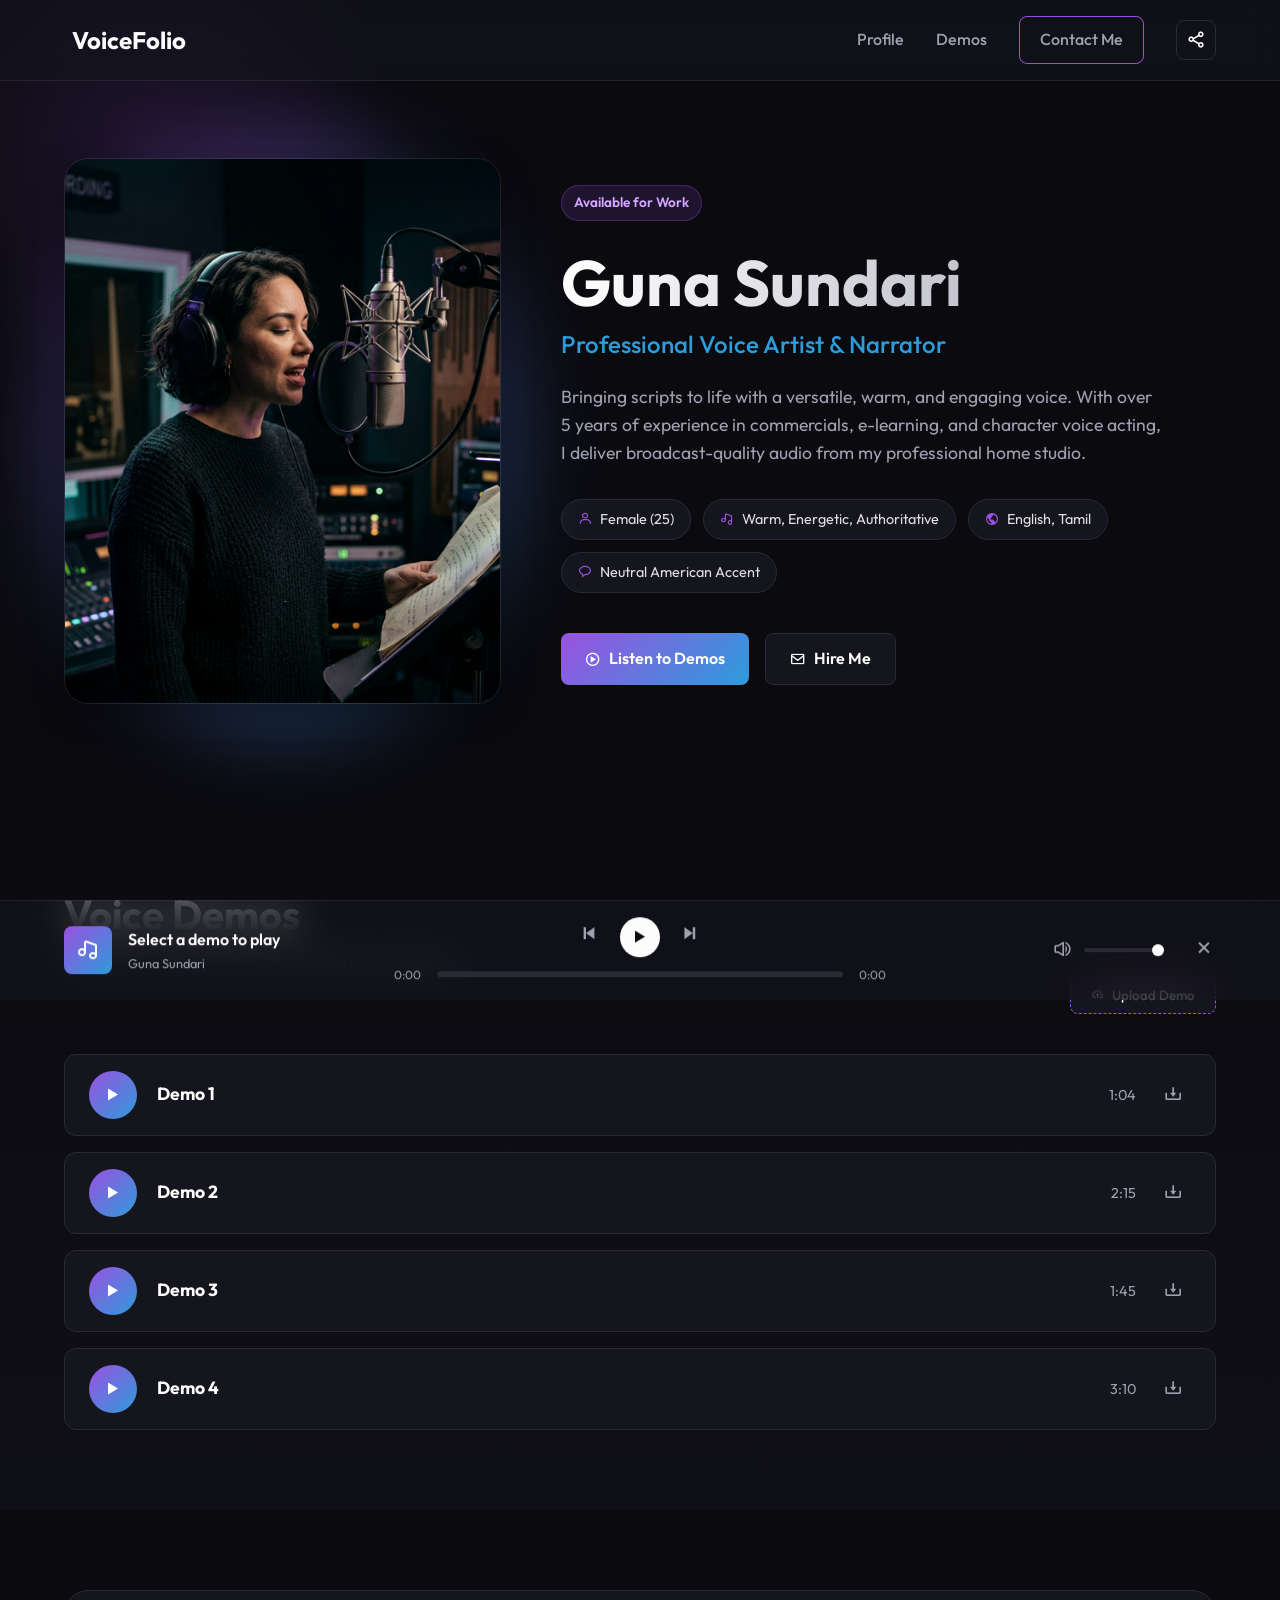
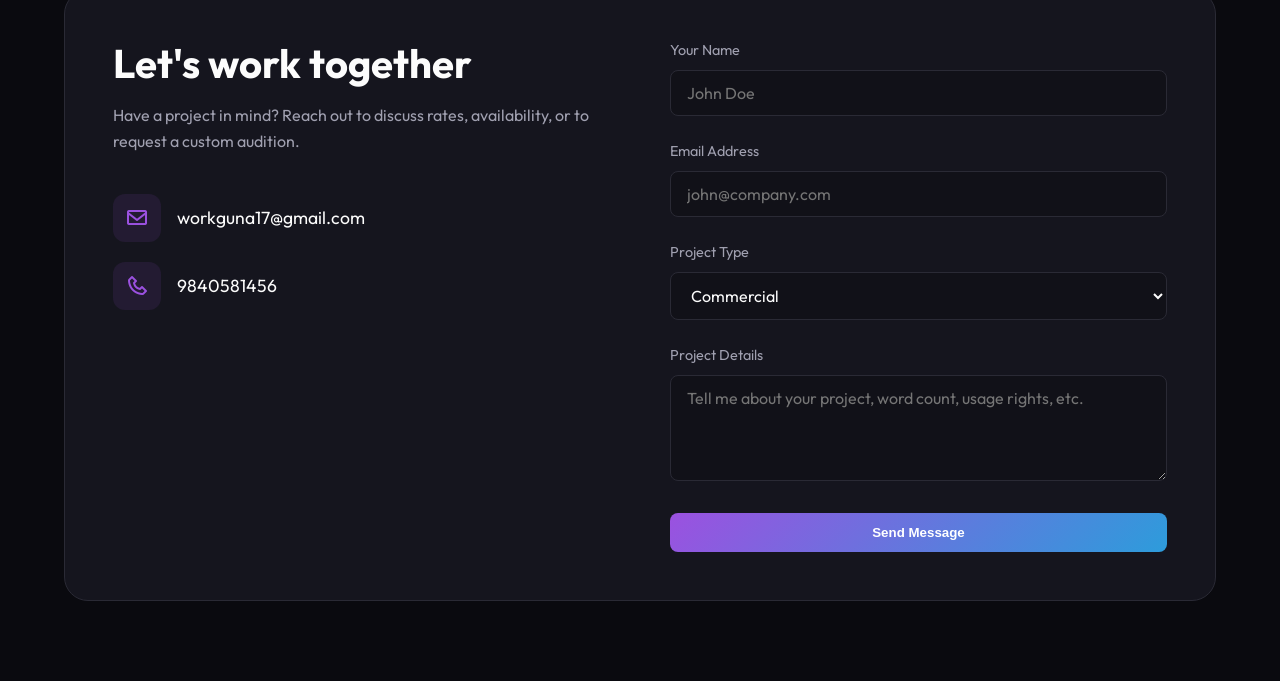
==== voice_portfolio/index.html @ e71969ea "Add Voice Portfolio platform" ====
<!DOCTYPE html>
<html lang="en">
<head>
    <meta charset="UTF-8">
    <meta name="viewport" content="width=device-width, initial-scale=1.0">
    <title>Guna Sundari | Professional Voice Artist</title>
    <meta name="description" content="Portfolio of Guna Sundari, professional voice artist specializing in commercials, narration, and character voice.">
    <link rel="preconnect" href="https://fonts.googleapis.com">
    <link rel="preconnect" href="https://fonts.gstatic.com" crossorigin>
    <link href="https://fonts.googleapis.com/css2?family=Outfit:wght@300;400;500;600;700;800&display=swap" rel="stylesheet">
    <link href="https://unpkg.com/boxicons@2.1.4/css/boxicons.min.css" rel="stylesheet">
    <link rel="stylesheet" href="styles.css">
</head>
<body>
    <!-- Navbar -->
    <nav class="navbar">
        <div class="nav-container">
            <a href="#" class="logo">
                <i class='bx bx-microphone-alt'></i> VoiceFolio
            </a>
            <ul class="nav-links">
                <li><a href="#profile">Profile</a></li>
                <li><a href="#demos">Demos</a></li>

                <li><a href="#contact" class="btn-primary-outline">Contact Me</a></li>
                <li><button class="btn-icon" id="shareBtn" aria-label="Share Portfolio"><i class='bx bx-share-alt'></i></button></li>
            </ul>
        </div>
    </nav>

    <!-- Hero / Profile Section -->
    <section id="profile" class="hero">
        <div class="hero-bg-glow"></div>
        <div class="container hero-content">
            <div class="profile-image-container">
                <div class="profile-glow"></div>
                <img src="assets/profile.png" alt="Guna Sundari" class="profile-image">
            </div>
            <div class="profile-details">
                <span class="badge-primary">Available for Work</span>
                <h1 class="name">Guna Sundari</h1>
                <h2 class="role">Professional Voice Artist & Narrator</h2>
                <p class="bio">
                    Bringing scripts to life with a versatile, warm, and engaging voice. With over 5 years of experience in commercials, e-learning, and character voice acting, I deliver broadcast-quality audio from my professional home studio.
                </p>
                
                <div class="voice-attributes">
                    <div class="attribute-pill"><i class='bx bx-user'></i> Female (25)</div>
                    <div class="attribute-pill"><i class='bx bx-music'></i> Warm, Energetic, Authoritative</div>
                    <div class="attribute-pill"><i class='bx bx-world'></i> English, Tamil</div>
                    <div class="attribute-pill"><i class='bx bx-message-rounded'></i> Neutral American Accent</div>
                </div>

                <div class="hero-actions">
                    <a href="#demos" class="btn-primary"><i class='bx bx-play-circle'></i> Listen to Demos</a>
                    <a href="#contact" class="btn-secondary"><i class='bx bx-envelope'></i> Hire Me</a>
                </div>
            </div>
        </div>
    </section>

    <!-- Voice Demos Section -->
    <section id="demos" class="demos-section">
        <div class="container">
            <div class="section-header">
                <div>
                    <h2 class="section-title">Voice Demos</h2>
                    <p class="section-subtitle">Listen to my latest work across different categories.</p>
                </div>
                <!-- Simulated Upload Button for the Artist User -->
                <button class="btn-upload" id="uploadDemoBtn"><i class='bx bx-cloud-upload'></i> Upload Demo</button>
            </div>



            <div class="demo-list">
                <!-- Demo Item 1 -->
                <div class="demo-item" data-src="audio.mp3">
                    <button class="play-btn"><i class='bx bx-play'></i></button>
                    <div class="demo-info">
                        <h3 class="demo-title">Demo 1</h3>
                    </div>
                    <div class="demo-meta">
                        <span class="demo-duration">1:04</span>
                    </div>
                    <button class="download-btn" aria-label="Download"><i class='bx bx-download'></i></button>
                </div>

                <!-- Demo Item 2 -->
                <div class="demo-item" data-src="audio%20(1).mp3">
                    <button class="play-btn"><i class='bx bx-play'></i></button>
                    <div class="demo-info">
                        <h3 class="demo-title">Demo 2</h3>
                    </div>
                    <div class="demo-meta">
                        <span class="demo-duration">2:15</span>
                    </div>
                    <button class="download-btn" aria-label="Download"><i class='bx bx-download'></i></button>
                </div>

                <!-- Demo Item 3 -->
                <div class="demo-item" data-src="audio%20(2).mp3">
                    <button class="play-btn"><i class='bx bx-play'></i></button>
                    <div class="demo-info">
                        <h3 class="demo-title">Demo 3</h3>
                    </div>
                    <div class="demo-meta">
                        <span class="demo-duration">1:45</span>
                    </div>
                    <button class="download-btn" aria-label="Download"><i class='bx bx-download'></i></button>
                </div>

                 <!-- Demo Item 4 -->
                 <div class="demo-item" data-src="audio%20(3).mp3">
                    <button class="play-btn"><i class='bx bx-play'></i></button>
                    <div class="demo-info">
                        <h3 class="demo-title">Demo 4</h3>
                    </div>
                    <div class="demo-meta">
                        <span class="demo-duration">3:10</span>
                    </div>
                    <button class="download-btn" aria-label="Download"><i class='bx bx-download'></i></button>
                </div>
            </div>
        </div>
    </section>


    <!-- Contact Section -->
    <section id="contact" class="contact-section">
        <div class="container">
            <div class="contact-card">
                <div class="contact-info">
                    <h2>Let's work together</h2>
                    <p>Have a project in mind? Reach out to discuss rates, availability, or to request a custom audition.</p>
                    
                    <div class="contact-methods">
                        <a href="mailto:workguna17@gmail.com" class="method">
                            <i class='bx bx-envelope'></i> workguna17@gmail.com
                        </a>
                        <a href="#" class="method">
                            <i class='bx bx-phone'></i> 9840581456
                        </a>

                    </div>
                </div>
                
                <form class="contact-form" onsubmit="event.preventDefault(); alert('Message sent successfully!');">
                    <div class="form-group">
                        <label for="name">Your Name</label>
                        <input type="text" id="name" placeholder="John Doe" required>
                    </div>
                    <div class="form-group">
                        <label for="email">Email Address</label>
                        <input type="email" id="email" placeholder="john@company.com" required>
                    </div>
                    <div class="form-group">
                        <label for="project">Project Type</label>
                        <select id="project">
                            <option value="commercial">Commercial</option>
                            <option value="narration">Narration / Documentary</option>
                            <option value="elearning">E-Learning</option>
                            <option value="character">Character / Video Game</option>
                            <option value="other">Other</option>
                        </select>
                    </div>
                    <div class="form-group">
                        <label for="message">Project Details</label>
                        <textarea id="message" rows="4" placeholder="Tell me about your project, word count, usage rights, etc." required></textarea>
                    </div>
                    <button type="submit" class="btn-primary w-100">Send Message</button>
                </form>
            </div>
        </div>
    </section>

    <!-- Bottom Audio Player (Sticky) -->
    <div class="audio-player-bar hidden" id="audioPlayerBar">
        <div class="container player-container">
            <div class="now-playing">
                <div class="player-icon"><i class='bx bx-music'></i></div>
                <div class="track-info">
                    <div class="track-title" id="playerTitle">Select a demo to play</div>
                    <div class="track-artist">Guna Sundari</div>
                </div>
            </div>
            
            <div class="player-controls">
                <audio id="mainAudio" src=""></audio>
                <div class="controls-main">
                    <button class="ctrl-btn" id="ctrlPrev"><i class='bx bx-skip-previous'></i></button>
                    <button class="ctrl-btn play-pause-btn" id="ctrlPlay"><i class='bx bx-play'></i></button>
                    <button class="ctrl-btn" id="ctrlNext"><i class='bx bx-skip-next'></i></button>
                </div>
                <div class="progress-container" id="progressContainer">
                    <span class="time current-time" id="currentTime">0:00</span>
                    <div class="progress-bar">
                        <div class="progress" id="progress"></div>
                    </div>
                    <span class="time total-time" id="totalTime">0:00</span>
                </div>
            </div>
            
            <div class="player-actions">
                <button class="vol-btn"><i class='bx bx-volume-full'></i></button>
                <input type="range" class="volume-slider" id="volumeSlider" min="0" max="1" step="0.1" value="1">
                <button class="close-player" id="closePlayer"><i class='bx bx-x'></i></button>
            </div>
        </div>
    </div>

    <!-- Upload Modal (Mock) -->
    <div class="modal-overlay hidden" id="uploadModal">
        <div class="modal">
            <div class="modal-header">
                <h3>Upload New Demo</h3>
                <button class="close-modal" id="closeUpload"><i class='bx bx-x'></i></button>
            </div>
            <div class="modal-body">
                <div class="upload-area" id="uploadArea">
                    <input type="file" id="demoFile" accept="audio/*" class="hidden">
                    <i class='bx bx-cloud-upload upload-icon'></i>
                    <p>Select your audio file here</p>
                    <button class="btn-secondary-outline" id="browseBtn">Browse Files</button>
                    <p class="upload-hint" id="fileNameHint">Supported formats: MP3, WAV (Max 50MB)</p>
                </div>
                <div class="form-group mt-3">
                    <label>Demo Title</label>
                    <input type="text" id="demoTitle" placeholder="e.g. New Demo 5">
                </div>
                <div class="form-group">
                    <label>Project</label>
                    <select id="demoProject">
                        <option>Project 1</option>
                        <option>Project 2</option>
                        <option>Project 3</option>
                        <option>None</option>
                    </select>
                </div>
            </div>
            <div class="modal-footer">
                <button class="btn-primary w-100" id="saveDemoBtn">Save Demo</button>
            </div>
        </div>
    </div>

    <script src="script.js"></script>
</body>
</html>
---- voice_portfolio/styles.css ----
/* Base styles and variables */
:root {
    --primary: #9b51e0;
    --primary-dark: #7a32bd;
    --secondary: #2d9cdb;
    --secondary-dark: #1f6fac;
    --bg-dark: #0a0a0f;
    --bg-card: #15151e;
    --bg-hover: #222230;
    --text-main: #fcfcfc;
    --text-muted: #a0a0b0;
    --border: #2a2a35;
    --accent: #f2994a;
    --glass-bg: rgba(21, 21, 30, 0.6);
    --glass-border: rgba(255, 255, 255, 0.08);
    --shadow: 0 8px 32px rgba(0, 0, 0, 0.4);
}

* {
    margin: 0;
    padding: 0;
    box-sizing: border-box;
}

body {
    font-family: 'Outfit', sans-serif;
    background-color: var(--bg-dark);
    color: var(--text-main);
    line-height: 1.6;
    overflow-x: hidden;
}

h1, h2, h3, h4 {
    font-weight: 700;
    line-height: 1.2;
}

a {
    text-decoration: none;
    color: var(--primary);
    transition: all 0.3s ease;
}

.container {
    max-width: 1200px;
    margin: 0 auto;
    padding: 0 24px;
}

/* Utilities */
.hidden { display: none !important; }
.text-center { text-align: center; }
.w-100 { width: 100%; }
.mt-3 { margin-top: 1rem; }

/* Buttons */
.btn-primary {
    display: inline-flex;
    align-items: center;
    justify-content: center;
    gap: 8px;
    background: linear-gradient(135deg, var(--primary), var(--secondary));
    color: white;
    padding: 12px 24px;
    border-radius: 8px;
    font-weight: 600;
    border: none;
    cursor: pointer;
    transition: transform 0.2s, box-shadow 0.2s;
}

.btn-primary:hover {
    transform: translateY(-2px);
    box-shadow: 0 4px 15px rgba(155, 81, 224, 0.4);
    color: white;
}

.btn-secondary {
    display: inline-flex;
    align-items: center;
    justify-content: center;
    gap: 8px;
    background: var(--bg-card);
    color: var(--text-main);
    padding: 12px 24px;
    border-radius: 8px;
    font-weight: 600;
    border: 1px solid var(--border);
    cursor: pointer;
    transition: all 0.2s;
}

.btn-secondary:hover {
    background: var(--bg-hover);
    border-color: var(--text-muted);
}

.btn-primary-outline {
    display: inline-block;
    padding: 10px 20px;
    border: 1px solid var(--primary);
    color: var(--primary);
    border-radius: 8px;
    font-weight: 500;
    transition: all 0.3s;
}
.btn-primary-outline:hover {
    background: var(--primary);
    color: white;
}

.btn-icon {
    background: transparent;
    border: 1px solid var(--border);
    color: var(--text-main);
    width: 40px;
    height: 40px;
    border-radius: 8px;
    display: flex;
    align-items: center;
    justify-content: center;
    cursor: pointer;
    transition: all 0.2s;
    font-size: 1.2rem;
}
.btn-icon:hover {
    background: var(--bg-hover);
    border-color: var(--primary);
}

/* Navbar */
.navbar {
    position: fixed;
    top: 0;
    width: 100%;
    z-index: 100;
    background: var(--glass-bg);
    backdrop-filter: blur(12px);
    border-bottom: 1px solid var(--glass-border);
    padding: 16px 0;
}

.nav-container {
    max-width: 1200px;
    margin: 0 auto;
    padding: 0 24px;
    display: flex;
    justify-content: space-between;
    align-items: center;
}

.logo {
    font-size: 1.5rem;
    font-weight: 700;
    color: var(--text-main);
    display: flex;
    align-items: center;
    gap: 8px;
}
.logo i {
    color: var(--primary);
}

.nav-links {
    list-style: none;
    display: flex;
    align-items: center;
    gap: 32px;
}

.nav-links li a {
    color: var(--text-muted);
    font-weight: 500;
}
.nav-links li a:hover {
    color: var(--primary);
}

/* Hero Section */
.hero {
    padding: 140px 0 80px;
    position: relative;
    min-height: 90vh;
    display: flex;
    align-items: center;
}

.hero-bg-glow {
    position: absolute;
    top: -100px;
    left: -100px;
    width: 500px;
    height: 500px;
    background: radial-gradient(circle, rgba(155, 81, 224, 0.15) 0%, rgba(10, 10, 15, 0) 70%);
    z-index: -1;
}

.hero-content {
    display: grid;
    grid-template-columns: 1fr 1.5fr;
    gap: 60px;
    align-items: center;
}

.profile-image-container {
    position: relative;
}

.profile-glow {
    position: absolute;
    top: 50%;
    left: 50%;
    transform: translate(-50%, -50%);
    width: 110%;
    height: 110%;
    background: linear-gradient(135deg, var(--primary), var(--secondary));
    border-radius: 50%;
    filter: blur(40px);
    opacity: 0.3;
    z-index: 0;
}

.profile-image {
    width: 100%;
    border-radius: 24px;
    position: relative;
    z-index: 1;
    border: 1px solid var(--glass-border);
    box-shadow: var(--shadow);
    aspect-ratio: 4/5;
    object-fit: cover;
}

.badge-primary {
    background: rgba(155, 81, 224, 0.15);
    color: #d4a6ff;
    padding: 6px 12px;
    border-radius: 20px;
    font-size: 0.85rem;
    font-weight: 600;
    display: inline-block;
    margin-bottom: 24px;
    border: 1px solid rgba(155, 81, 224, 0.3);
}

.name {
    font-size: 4rem;
    margin-bottom: 8px;
    background: linear-gradient(to right, #fff, #a0a0b0);
    -webkit-background-clip: text;
    -webkit-text-fill-color: transparent;
}

.role {
    font-size: 1.5rem;
    color: var(--secondary);
    margin-bottom: 24px;
    font-weight: 500;
}

.bio {
    font-size: 1.1rem;
    color: var(--text-muted);
    margin-bottom: 32px;
    max-width: 600px;
}

.voice-attributes {
    display: flex;
    flex-wrap: wrap;
    gap: 12px;
    margin-bottom: 40px;
}

.attribute-pill {
    background: var(--bg-card);
    border: 1px solid var(--border);
    padding: 8px 16px;
    border-radius: 30px;
    font-size: 0.9rem;
    display: flex;
    align-items: center;
    gap: 8px;
    color: #e0e0e0;
}
.attribute-pill i {
    color: var(--primary);
}

.hero-actions {
    display: flex;
    gap: 16px;
}

/* Sections */
.section-title {
    font-size: 2.5rem;
    margin-bottom: 8px;
}
.section-subtitle {
    color: var(--text-muted);
    font-size: 1.1rem;
    margin-bottom: 40px;
}

/* Demos Section */
.demos-section {
    padding: 80px 0;
    background: linear-gradient(to bottom, var(--bg-dark), #0f0f16);
}

.section-header {
    display: flex;
    justify-content: space-between;
    align-items: flex-end;
    margin-bottom: 40px;
}

.btn-upload {
    background: var(--bg-card);
    color: var(--text-main);
    border: 1px dashed var(--primary);
    padding: 10px 20px;
    border-radius: 8px;
    cursor: pointer;
    font-family: inherit;
    font-weight: 500;
    display: flex;
    align-items: center;
    gap: 8px;
    transition: all 0.3s;
}
.btn-upload:hover {
    background: rgba(155, 81, 224, 0.1);
}

.demo-filters {
    display: flex;
    gap: 12px;
    margin-bottom: 32px;
    overflow-x: auto;
    padding-bottom: 8px;
}

.filter-btn {
    background: transparent;
    border: 1px solid var(--border);
    color: var(--text-muted);
    padding: 8px 16px;
    border-radius: 20px;
    cursor: pointer;
    white-space: nowrap;
    transition: all 0.2s;
    font-family: inherit;
}

.filter-btn.active, .filter-btn:hover {
    background: var(--bg-card);
    color: var(--text-main);
    border-color: var(--primary);
}

.demo-list {
    display: flex;
    flex-direction: column;
    gap: 16px;
}

.demo-item {
    background: var(--bg-card);
    border: 1px solid var(--border);
    border-radius: 12px;
    padding: 16px 24px;
    display: flex;
    align-items: center;
    gap: 20px;
    transition: all 0.3s;
}

.demo-item:hover {
    transform: translateX(8px);
    border-color: var(--glass-border);
    box-shadow: 0 4px 20px rgba(0,0,0,0.2);
}

.demo-item.playing {
    border-color: var(--primary);
    background: rgba(155, 81, 224, 0.05);
}

.play-btn {
    width: 48px;
    height: 48px;
    border-radius: 50%;
    background: linear-gradient(135deg, var(--primary), var(--secondary));
    border: none;
    color: white;
    font-size: 1.5rem;
    display: flex;
    align-items: center;
    justify-content: center;
    cursor: pointer;
    flex-shrink: 0;
    transition: transform 0.2s;
}
.play-btn:hover {
    transform: scale(1.05);
}

.demo-info {
    flex-grow: 1;
}

.demo-title {
    font-size: 1.1rem;
    margin-bottom: 4px;
}

.demo-desc {
    font-size: 0.9rem;
    color: var(--text-muted);
}

.demo-meta {
    display: flex;
    align-items: center;
    gap: 16px;
    font-size: 0.9rem;
}

.demo-tag {
    background: rgba(255,255,255,0.05);
    padding: 4px 10px;
    border-radius: 12px;
    color: var(--text-muted);
}

.demo-duration {
    color: var(--text-muted);
}

.download-btn {
    background: transparent;
    border: none;
    color: var(--text-muted);
    font-size: 1.2rem;
    cursor: pointer;
    padding: 8px;
    border-radius: 50%;
    transition: all 0.2s;
}
.download-btn:hover {
    color: var(--text-main);
    background: var(--bg-hover);
}

/* Projects Section */
.projects-section {
    padding: 80px 0;
}

.projects-grid {
    display: grid;
    grid-template-columns: repeat(auto-fit, minmax(300px, 1fr));
    gap: 32px;
}

.project-card {
    background: var(--bg-card);
    border: 1px solid var(--border);
    border-radius: 16px;
    overflow: hidden;
    transition: all 0.3s;
}

.project-card:hover {
    transform: translateY(-8px);
    border-color: var(--glass-border);
}

.project-image {
    height: 160px;
    display: flex;
    align-items: center;
    justify-content: center;
}

.project-icon {
    font-size: 4rem;
    color: rgba(255,255,255,0.8);
}

.project-content {
    padding: 24px;
}

.project-title {
    font-size: 1.2rem;
    margin-bottom: 12px;
}

.project-desc {
    color: var(--text-muted);
    font-size: 0.95rem;
    margin-bottom: 20px;
    display: -webkit-box;
    -webkit-line-clamp: 3;
    -webkit-box-orient: vertical;
    overflow: hidden;
}

.project-link {
    display: flex;
    align-items: center;
    gap: 4px;
    font-weight: 500;
    font-size: 0.95rem;
}
.project-link:hover {
    gap: 8px;
}

/* Equipment */
.equipment-section {
    padding: 80px 0;
    background: #0f0f16;
}

.equipment-grid {
    display: grid;
    grid-template-columns: repeat(auto-fit, minmax(250px, 1fr));
    gap: 24px;
    margin-top: 40px;
}

.eq-card {
    background: var(--bg-card);
    padding: 32px 24px;
    border-radius: 12px;
    border: 1px solid var(--border);
    text-align: center;
}

.eq-icon {
    font-size: 2.5rem;
    color: var(--secondary);
    margin-bottom: 16px;
}

.eq-card h3 {
    margin-bottom: 8px;
    font-size: 1.1rem;
    color: #a0a0b0;
}

.eq-card p {
    font-weight: 600;
    font-size: 1.1rem;
}

.eq-sub {
    font-size: 0.85rem !important;
    color: var(--text-muted);
    font-weight: 400 !important;
    margin-top: 8px;
}

/* Contact */
.contact-section {
    padding: 80px 0;
}

.contact-card {
    background: var(--bg-card);
    border: 1px solid var(--border);
    border-radius: 24px;
    padding: 48px;
    display: grid;
    grid-template-columns: 1fr 1fr;
    gap: 60px;
}

.contact-info h2 {
    font-size: 2.5rem;
    margin-bottom: 16px;
}
.contact-info p {
    color: var(--text-muted);
    margin-bottom: 40px;
}

.contact-methods {
    display: flex;
    flex-direction: column;
    gap: 20px;
}

.method {
    display: flex;
    align-items: center;
    gap: 16px;
    color: var(--text-main);
    font-size: 1.1rem;
}
.method i {
    font-size: 1.5rem;
    color: var(--primary);
    background: rgba(155, 81, 224, 0.1);
    padding: 12px;
    border-radius: 12px;
}
.method:hover {
    color: var(--primary);
}

.form-group {
    margin-bottom: 24px;
}

.form-group label {
    display: block;
    margin-bottom: 8px;
    color: var(--text-muted);
    font-size: 0.9rem;
}

.form-group input, .form-group textarea, .form-group select {
    width: 100%;
    background: rgba(0,0,0,0.2);
    border: 1px solid var(--border);
    padding: 12px 16px;
    border-radius: 8px;
    color: var(--text-main);
    font-family: inherit;
    font-size: 1rem;
    transition: all 0.3s;
}

.form-group input:focus, .form-group textarea:focus, .form-group select:focus {
    outline: none;
    border-color: var(--primary);
    background: rgba(155, 81, 224, 0.05);
}

/* Audio Player Bottom Bar */
.audio-player-bar {
    position: fixed;
    bottom: 0;
    left: 0;
    width: 100%;
    background: var(--glass-bg);
    backdrop-filter: blur(20px);
    border-top: 1px solid var(--glass-border);
    padding: 16px 0;
    z-index: 1000;
    transform: translateY(0);
    transition: transform 0.3s ease;
}

.audio-player-bar.hidden {
    transform: translateY(100%);
    display: block !important; /* Override util hidden */
}

.player-container {
    display: flex;
    justify-content: space-between;
    align-items: center;
    gap: 24px;
}

.now-playing {
    display: flex;
    align-items: center;
    gap: 16px;
    width: 25%;
}

.player-icon {
    width: 48px;
    height: 48px;
    background: linear-gradient(135deg, var(--primary), var(--secondary));
    border-radius: 8px;
    display: flex;
    align-items: center;
    justify-content: center;
    font-size: 1.5rem;
}

.track-info {
    overflow: hidden;
}

.track-title {
    font-weight: 600;
    white-space: nowrap;
    overflow: hidden;
    text-overflow: ellipsis;
}
.track-artist {
    font-size: 0.8rem;
    color: var(--text-muted);
}

.player-controls {
    flex-grow: 1;
    display: flex;
    flex-direction: column;
    align-items: center;
    gap: 8px;
}

.controls-main {
    display: flex;
    align-items: center;
    gap: 16px;
}

.ctrl-btn {
    background: transparent;
    border: none;
    color: var(--text-muted);
    font-size: 1.8rem;
    cursor: pointer;
    transition: all 0.2s;
}
.ctrl-btn:hover {
    color: var(--text-main);
}

.play-pause-btn {
    width: 40px;
    height: 40px;
    background: var(--text-main);
    color: var(--bg-dark);
    border-radius: 50%;
    display: flex;
    align-items: center;
    justify-content: center;
    font-size: 1.5rem;
}
.play-pause-btn:hover {
    transform: scale(1.05);
    background: white;
}

.progress-container {
    width: 100%;
    max-width: 500px;
    display: flex;
    align-items: center;
    gap: 12px;
}

.time {
    font-size: 0.75rem;
    color: var(--text-muted);
    width: 35px;
    text-align: center;
}

.progress-bar {
    flex-grow: 1;
    height: 6px;
    background: var(--border);
    border-radius: 3px;
    cursor: pointer;
    position: relative;
}

.progress {
    height: 100%;
    background: var(--primary);
    border-radius: 3px;
    width: 0%;
    position: relative;
}

.progress::after {
    content: '';
    position: absolute;
    right: -6px;
    top: -4px;
    width: 14px;
    height: 14px;
    background: white;
    border-radius: 50%;
    opacity: 0;
    transition: opacity 0.2s;
}

.progress-bar:hover .progress::after {
    opacity: 1;
}

.player-actions {
    width: 25%;
    display: flex;
    align-items: center;
    justify-content: flex-end;
    gap: 12px;
}

.vol-btn {
    background: transparent;
    border: none;
    color: var(--text-muted);
    font-size: 1.2rem;
    cursor: pointer;
}

.volume-slider {
    width: 80px;
    height: 4px;
    -webkit-appearance: none;
    background: var(--border);
    border-radius: 2px;
    outline: none;
}
.volume-slider::-webkit-slider-thumb {
    -webkit-appearance: none;
    width: 12px;
    height: 12px;
    border-radius: 50%;
    background: var(--text-main);
    cursor: pointer;
}

.close-player {
    background: transparent;
    border: none;
    color: var(--text-muted);
    font-size: 1.5rem;
    cursor: pointer;
    margin-left: 16px;
}

/* Modal */
.modal-overlay {
    position: fixed;
    top: 0;
    left: 0;
    width: 100%;
    height: 100%;
    background: rgba(0,0,0,0.8);
    backdrop-filter: blur(4px);
    z-index: 2000;
    display: flex;
    align-items: center;
    justify-content: center;
}

.modal {
    background: var(--bg-card);
    border: 1px solid var(--border);
    border-radius: 16px;
    width: 100%;
    max-width: 500px;
    box-shadow: var(--shadow);
}

.modal-header {
    padding: 20px 24px;
    border-bottom: 1px solid var(--border);
    display: flex;
    justify-content: space-between;
    align-items: center;
}

.close-modal {
    background: transparent;
    border: none;
    color: var(--text-muted);
    font-size: 1.5rem;
    cursor: pointer;
}

.modal-body {
    padding: 24px;
}

.upload-area {
    border: 2px dashed var(--border);
    border-radius: 12px;
    padding: 40px 20px;
    text-align: center;
    background: rgba(0,0,0,0.2);
}

.upload-icon {
    font-size: 3rem;
    color: var(--primary);
    margin-bottom: 16px;
}

.upload-hint {
    font-size: 0.85rem;
    color: var(--text-muted);
    margin-top: 16px;
}

.modal-footer {
    padding: 20px 24px;
    border-top: 1px solid var(--border);
}

/* Responsive */
@media (max-width: 992px) {
    .hero-content {
        grid-template-columns: 1fr;
        text-align: center;
    }
    .profile-image-container {
        width: 60%;
        margin: 0 auto;
    }
    .bio {
        margin: 0 auto 32px;
    }
    .hero-actions {
        justify-content: center;
    }
    .voice-attributes {
        justify-content: center;
    }
    .contact-card {
        grid-template-columns: 1fr;
        gap: 40px;
        padding: 32px;
    }
}

@media (max-width: 768px) {
    .name {
        font-size: 3rem;
    }
    .nav-links {
        display: none;
    }
    .demo-item {
        flex-direction: column;
        text-align: center;
    }
    .demo-meta {
        justify-content: center;
    }
    .play-btn {
        margin: -40px auto 0;
        box-shadow: 0 4px 10px rgba(0,0,0,0.5);
    }
    .section-header {
        flex-direction: column;
        align-items: flex-start;
        gap: 16px;
    }
    .player-container {
        flex-direction: column;
        gap: 12px;
    }
    .now-playing, .player-actions {
        width: 100%;
        justify-content: center;
    }
    .player-actions {
        display: none; /* simple mobile player view */
    }
}
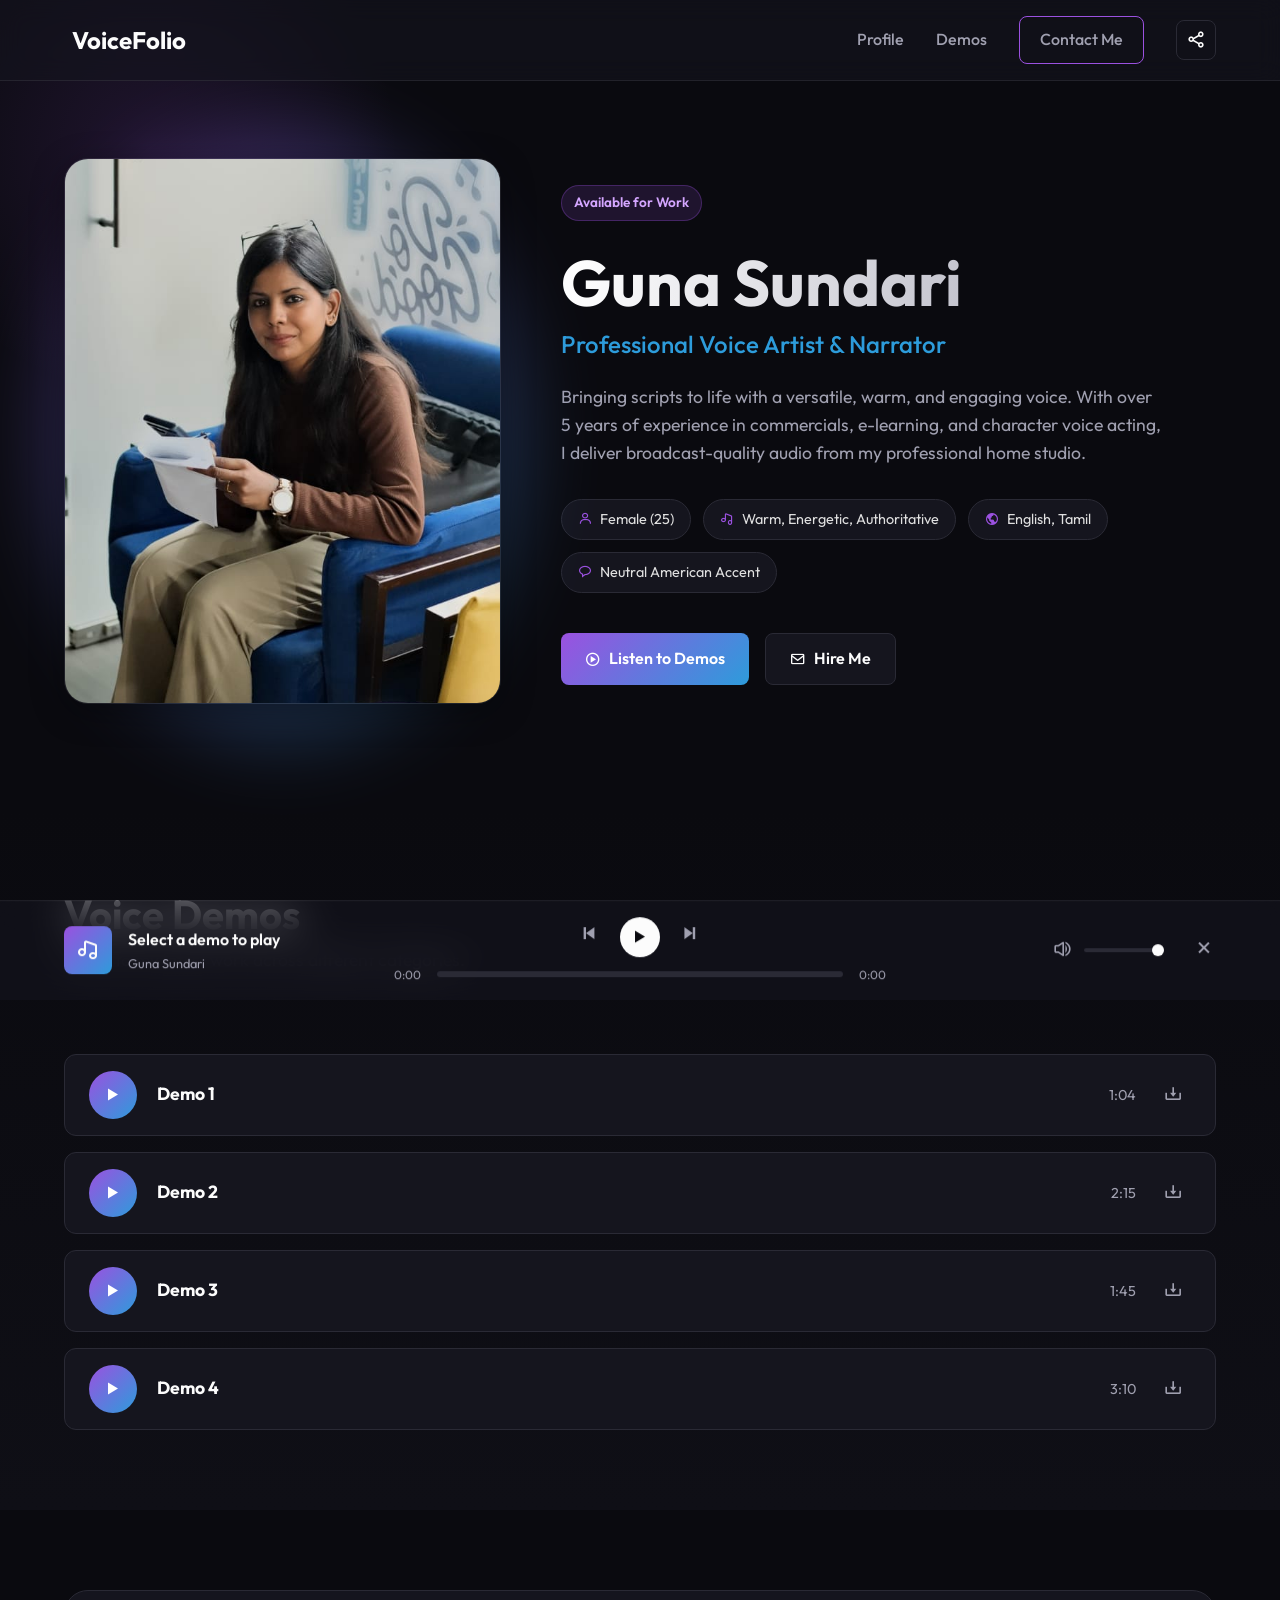
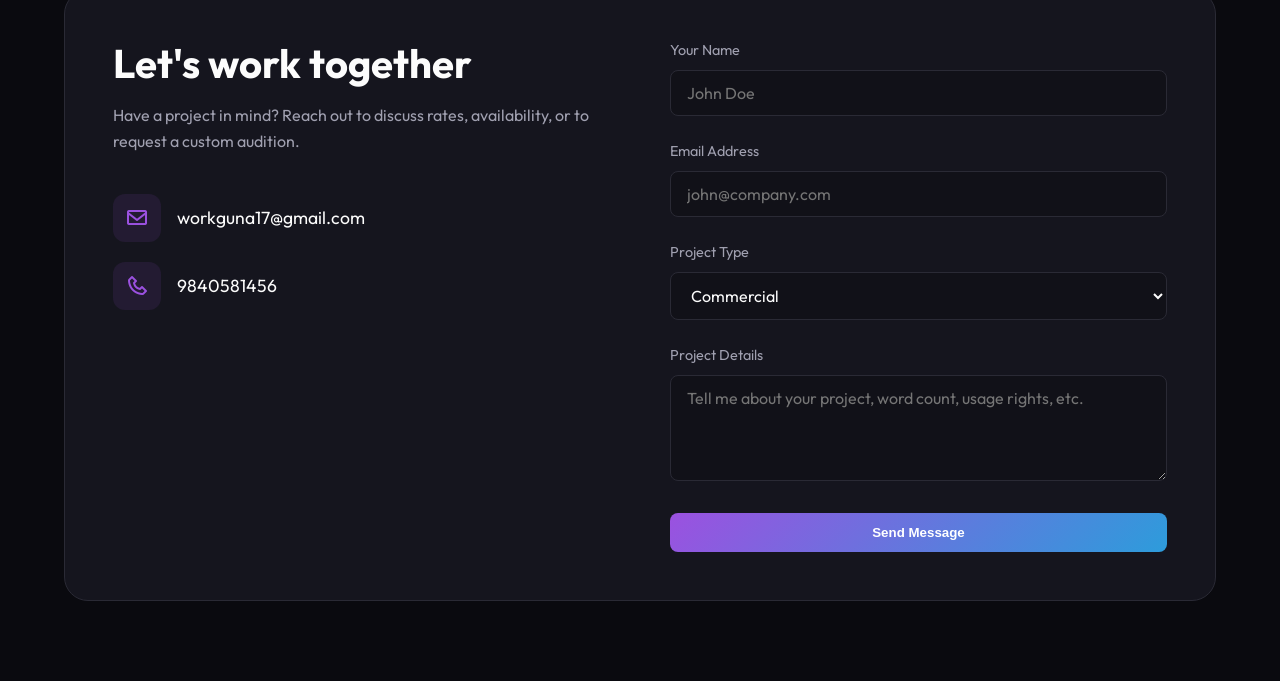
==== commit cccd7d6e: "Update profile picture and remove upload feature" ====
--- a/voice_portfolio/index.html
+++ b/voice_portfolio/index.html
@@ -1,16 +1,20 @@
 <!DOCTYPE html>
 <html lang="en">
+
 <head>
     <meta charset="UTF-8">
     <meta name="viewport" content="width=device-width, initial-scale=1.0">
     <title>Guna Sundari | Professional Voice Artist</title>
-    <meta name="description" content="Portfolio of Guna Sundari, professional voice artist specializing in commercials, narration, and character voice.">
+    <meta name="description"
+        content="Portfolio of Guna Sundari, professional voice artist specializing in commercials, narration, and character voice.">
     <link rel="preconnect" href="https://fonts.googleapis.com">
     <link rel="preconnect" href="https://fonts.gstatic.com" crossorigin>
-    <link href="https://fonts.googleapis.com/css2?family=Outfit:wght@300;400;500;600;700;800&display=swap" rel="stylesheet">
+    <link href="https://fonts.googleapis.com/css2?family=Outfit:wght@300;400;500;600;700;800&display=swap"
+        rel="stylesheet">
     <link href="https://unpkg.com/boxicons@2.1.4/css/boxicons.min.css" rel="stylesheet">
     <link rel="stylesheet" href="styles.css">
 </head>
+
 <body>
     <!-- Navbar -->
     <nav class="navbar">
@@ -23,7 +27,8 @@
                 <li><a href="#demos">Demos</a></li>
 
                 <li><a href="#contact" class="btn-primary-outline">Contact Me</a></li>
-                <li><button class="btn-icon" id="shareBtn" aria-label="Share Portfolio"><i class='bx bx-share-alt'></i></button></li>
+                <li><button class="btn-icon" id="shareBtn" aria-label="Share Portfolio"><i
+                            class='bx bx-share-alt'></i></button></li>
             </ul>
         </div>
     </nav>
@@ -34,16 +39,18 @@
         <div class="container hero-content">
             <div class="profile-image-container">
                 <div class="profile-glow"></div>
-                <img src="assets/profile.png" alt="Guna Sundari" class="profile-image">
+                <img src="assets/WhatsApp Image 2026-03-13 at 10.47.06 AM.jpeg" alt="Guna Sundari" class="profile-image">
             </div>
             <div class="profile-details">
                 <span class="badge-primary">Available for Work</span>
                 <h1 class="name">Guna Sundari</h1>
                 <h2 class="role">Professional Voice Artist & Narrator</h2>
                 <p class="bio">
-                    Bringing scripts to life with a versatile, warm, and engaging voice. With over 5 years of experience in commercials, e-learning, and character voice acting, I deliver broadcast-quality audio from my professional home studio.
+                    Bringing scripts to life with a versatile, warm, and engaging voice. With over 5 years of experience
+                    in commercials, e-learning, and character voice acting, I deliver broadcast-quality audio from my
+                    professional home studio.
                 </p>
-                
+
                 <div class="voice-attributes">
                     <div class="attribute-pill"><i class='bx bx-user'></i> Female (25)</div>
                     <div class="attribute-pill"><i class='bx bx-music'></i> Warm, Energetic, Authoritative</div>
@@ -67,10 +74,7 @@
                     <h2 class="section-title">Voice Demos</h2>
                     <p class="section-subtitle">Listen to my latest work across different categories.</p>
                 </div>
-                <!-- Simulated Upload Button for the Artist User -->
-                <button class="btn-upload" id="uploadDemoBtn"><i class='bx bx-cloud-upload'></i> Upload Demo</button>
-            </div>
-
+            </div>
 
 
             <div class="demo-list">
@@ -110,8 +114,8 @@
                     <button class="download-btn" aria-label="Download"><i class='bx bx-download'></i></button>
                 </div>
 
-                 <!-- Demo Item 4 -->
-                 <div class="demo-item" data-src="audio%20(3).mp3">
+                <!-- Demo Item 4 -->
+                <div class="demo-item" data-src="audio%20(3).mp3">
                     <button class="play-btn"><i class='bx bx-play'></i></button>
                     <div class="demo-info">
                         <h3 class="demo-title">Demo 4</h3>
@@ -132,8 +136,9 @@
             <div class="contact-card">
                 <div class="contact-info">
                     <h2>Let's work together</h2>
-                    <p>Have a project in mind? Reach out to discuss rates, availability, or to request a custom audition.</p>
-                    
+                    <p>Have a project in mind? Reach out to discuss rates, availability, or to request a custom
+                        audition.</p>
+
                     <div class="contact-methods">
                         <a href="mailto:workguna17@gmail.com" class="method">
                             <i class='bx bx-envelope'></i> workguna17@gmail.com
@@ -144,7 +149,7 @@
 
                     </div>
                 </div>
-                
+
                 <form class="contact-form" onsubmit="event.preventDefault(); alert('Message sent successfully!');">
                     <div class="form-group">
                         <label for="name">Your Name</label>
@@ -166,7 +171,9 @@
                     </div>
                     <div class="form-group">
                         <label for="message">Project Details</label>
-                        <textarea id="message" rows="4" placeholder="Tell me about your project, word count, usage rights, etc." required></textarea>
+                        <textarea id="message" rows="4"
+                            placeholder="Tell me about your project, word count, usage rights, etc."
+                            required></textarea>
                     </div>
                     <button type="submit" class="btn-primary w-100">Send Message</button>
                 </form>
@@ -184,7 +191,7 @@
                     <div class="track-artist">Guna Sundari</div>
                 </div>
             </div>
-            
+
             <div class="player-controls">
                 <audio id="mainAudio" src=""></audio>
                 <div class="controls-main">
@@ -200,7 +207,7 @@
                     <span class="time total-time" id="totalTime">0:00</span>
                 </div>
             </div>
-            
+
             <div class="player-actions">
                 <button class="vol-btn"><i class='bx bx-volume-full'></i></button>
                 <input type="range" class="volume-slider" id="volumeSlider" min="0" max="1" step="0.1" value="1">
@@ -209,41 +216,8 @@
         </div>
     </div>
 
-    <!-- Upload Modal (Mock) -->
-    <div class="modal-overlay hidden" id="uploadModal">
-        <div class="modal">
-            <div class="modal-header">
-                <h3>Upload New Demo</h3>
-                <button class="close-modal" id="closeUpload"><i class='bx bx-x'></i></button>
-            </div>
-            <div class="modal-body">
-                <div class="upload-area" id="uploadArea">
-                    <input type="file" id="demoFile" accept="audio/*" class="hidden">
-                    <i class='bx bx-cloud-upload upload-icon'></i>
-                    <p>Select your audio file here</p>
-                    <button class="btn-secondary-outline" id="browseBtn">Browse Files</button>
-                    <p class="upload-hint" id="fileNameHint">Supported formats: MP3, WAV (Max 50MB)</p>
-                </div>
-                <div class="form-group mt-3">
-                    <label>Demo Title</label>
-                    <input type="text" id="demoTitle" placeholder="e.g. New Demo 5">
-                </div>
-                <div class="form-group">
-                    <label>Project</label>
-                    <select id="demoProject">
-                        <option>Project 1</option>
-                        <option>Project 2</option>
-                        <option>Project 3</option>
-                        <option>None</option>
-                    </select>
-                </div>
-            </div>
-            <div class="modal-footer">
-                <button class="btn-primary w-100" id="saveDemoBtn">Save Demo</button>
-            </div>
-        </div>
-    </div>
 
     <script src="script.js"></script>
 </body>
-</html>
+
+</html>
